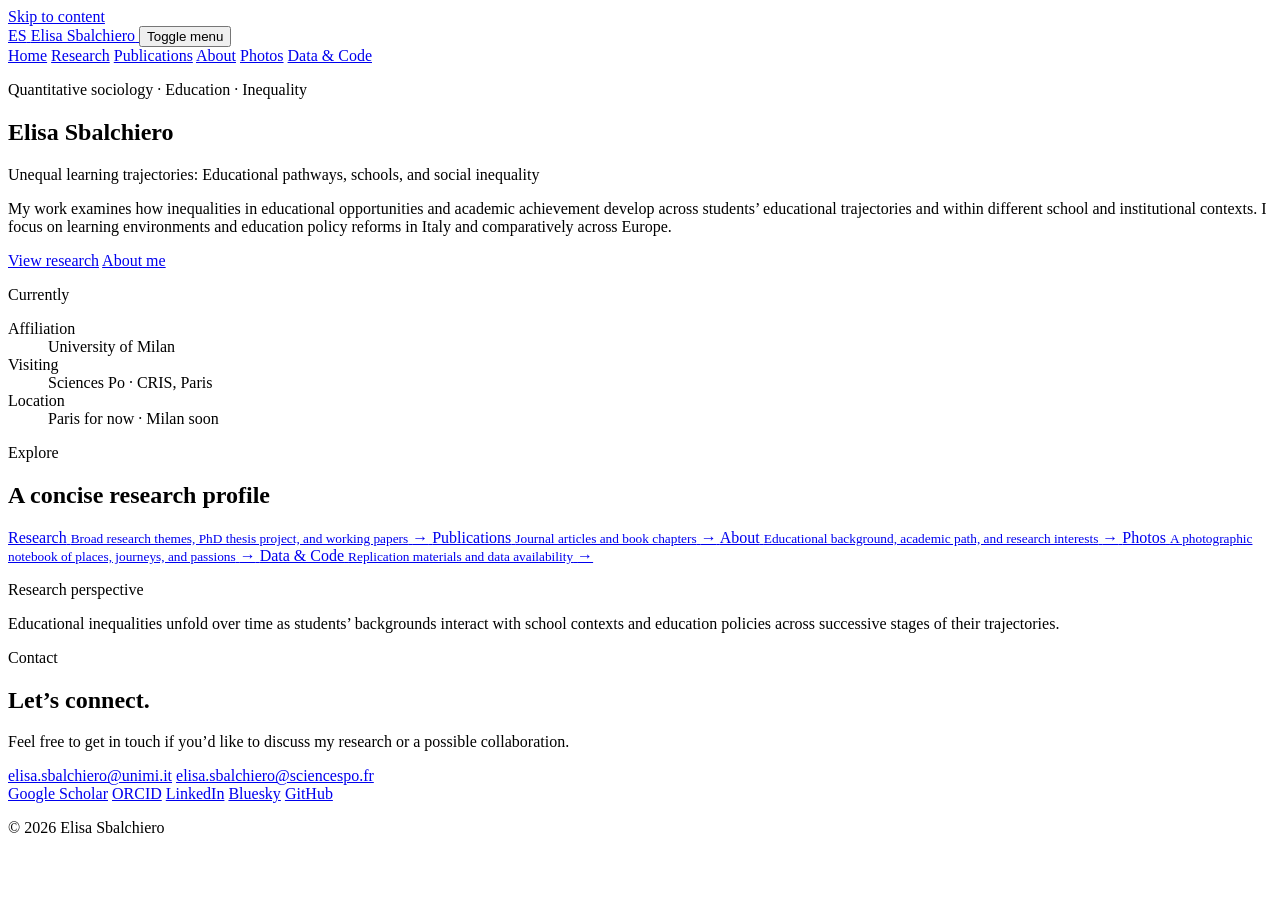
==== index.html @ 76f6eaca "Publish academic website" ====
<!doctype html>
<html lang="en">
<head>
  <meta charset="utf-8">
  <meta name="viewport" content="width=device-width, initial-scale=1">
  <meta name="description" content="Elisa Sbalchiero is a quantitative sociologist studying education, social inequality, and education policy.">
  <meta name="theme-color" content="#284f48">
  <title>Elisa Sbalchiero · Quantitative Sociologist</title>
  <link rel="icon" href="assets/favicon.svg" type="image/svg+xml">
  <link rel="stylesheet" href="assets/style.css?v=20261105-1">
  <script defer src="assets/site.js?v=20261105-1"></script>
</head>
<body>
  <a class="skip-link" href="#main">Skip to content</a>

  <header class="site-header">
    <div class="page-shell nav-shell">
      <a class="wordmark" href="index.html" aria-label="Elisa Sbalchiero, home">
        <span class="wordmark-mark" aria-hidden="true">ES</span>
        <span>Elisa Sbalchiero</span>
      </a>
      <button class="nav-toggle" type="button" aria-expanded="false" aria-controls="site-nav" data-nav-toggle>
        <span class="sr-only">Toggle menu</span>
        <span></span><span></span><span></span>
      </button>
      <nav class="site-nav" id="site-nav" aria-label="Primary navigation" data-nav>
        <a href="index.html" aria-current="page">Home</a>
        <a href="research.html">Research</a>
        <a href="publications.html">Publications</a>
        <a href="about.html">About</a>
        <a href="photos.html">Photos</a>
        <a href="data-code.html">Data &amp; Code</a>
      </nav>
    </div>
  </header>

  <main id="main">
    <section class="home-hero">
      <div class="page-shell home-grid">
        <div class="home-copy">
          <p class="eyebrow">Quantitative sociology · Education · Inequality</p>
          <h1>Elisa Sbalchiero</h1>
          <p class="home-title">Unequal learning trajectories: Educational pathways, schools, and social inequality</p>
          <p class="home-intro">My work examines how inequalities in educational opportunities and academic achievement develop across students’ educational trajectories and within different school and institutional contexts. I focus on learning environments and education policy reforms in Italy and comparatively across Europe.</p>
          <div class="button-row">
            <a class="button button-primary" href="research.html">View research</a>
            <a class="button button-secondary" href="about.html">About me</a>
          </div>
        </div>

        <aside class="current-panel" aria-labelledby="current-title">
          <p class="panel-label" id="current-title">Currently</p>
          <dl class="compact-facts">
            <div>
              <dt>Affiliation</dt>
              <dd>University of Milan</dd>
            </div>
            <div>
              <dt>Visiting</dt>
              <dd>Sciences Po · CRIS, Paris</dd>
            </div>
            <div>
              <dt>Location</dt>
              <dd>Paris for now · Milan soon</dd>
            </div>
          </dl>
        </aside>
      </div>
    </section>

    <section class="home-directory" aria-labelledby="directory-title">
      <div class="page-shell">
        <div class="section-intro">
          <p class="eyebrow">Explore</p>
          <h2 id="directory-title">A concise research profile</h2>
        </div>
        <div class="directory-list">
          <a href="research.html">
            <span>Research</span>
            <small>Broad research themes, PhD thesis project, and working papers</small>
            <span aria-hidden="true">→</span>
          </a>
          <a href="publications.html">
            <span>Publications</span>
            <small>Journal articles and book chapters</small>
            <span aria-hidden="true">→</span>
          </a>
          <a href="about.html">
            <span>About</span>
            <small>Educational background, academic path, and research interests</small>
            <span aria-hidden="true">→</span>
          </a>
          <a href="photos.html">
            <span>Photos</span>
            <small>A photographic notebook of places, journeys, and passions</small>
            <span aria-hidden="true">→</span>
          </a>
          <a href="data-code.html">
            <span>Data &amp; Code</span>
            <small>Replication materials and data availability</small>
            <span aria-hidden="true">→</span>
          </a>
        </div>
      </div>
    </section>

    <section class="closing-note">
      <div class="page-shell closing-note-grid">
        <p class="eyebrow">Research perspective</p>
        <p>Educational inequalities unfold over time as students’ backgrounds interact with school contexts and education policies across successive stages of their trajectories.</p>
      </div>
    </section>
  </main>

  <footer class="site-footer">
    <div class="page-shell footer-main">
      <div>
        <p class="footer-label">Contact</p>
        <h2>Let’s connect.</h2>
        <p>Feel free to get in touch if you’d like to discuss my research or a possible collaboration.</p>
      </div>
      <div class="footer-contacts">
        <a href="mailto:elisa.sbalchiero@unimi.it">elisa.sbalchiero@unimi.it</a>
        <a href="mailto:elisa.sbalchiero@sciencespo.fr">elisa.sbalchiero@sciencespo.fr</a>
      </div>
    </div>
    <div class="page-shell footer-bottom">
      <div class="profile-links" aria-label="Academic and social profiles">
        <a href="https://scholar.google.com/citations?hl=it&amp;user=_3yX9PUAAAAJ">Google Scholar</a>
        <a href="https://orcid.org/0009-0001-4940-1636">ORCID</a>
        <a href="https://www.linkedin.com/in/elisa-sbalchiero/">LinkedIn</a>
        <a href="https://bsky.app/profile/elisasbalchiero.bsky.social">Bluesky</a>
        <a href="https://github.com/elisasbalchiero-research">GitHub</a>
      </div>
      <p>© <span data-year>2026</span> Elisa Sbalchiero</p>
    </div>
  </footer>
</body>
</html>
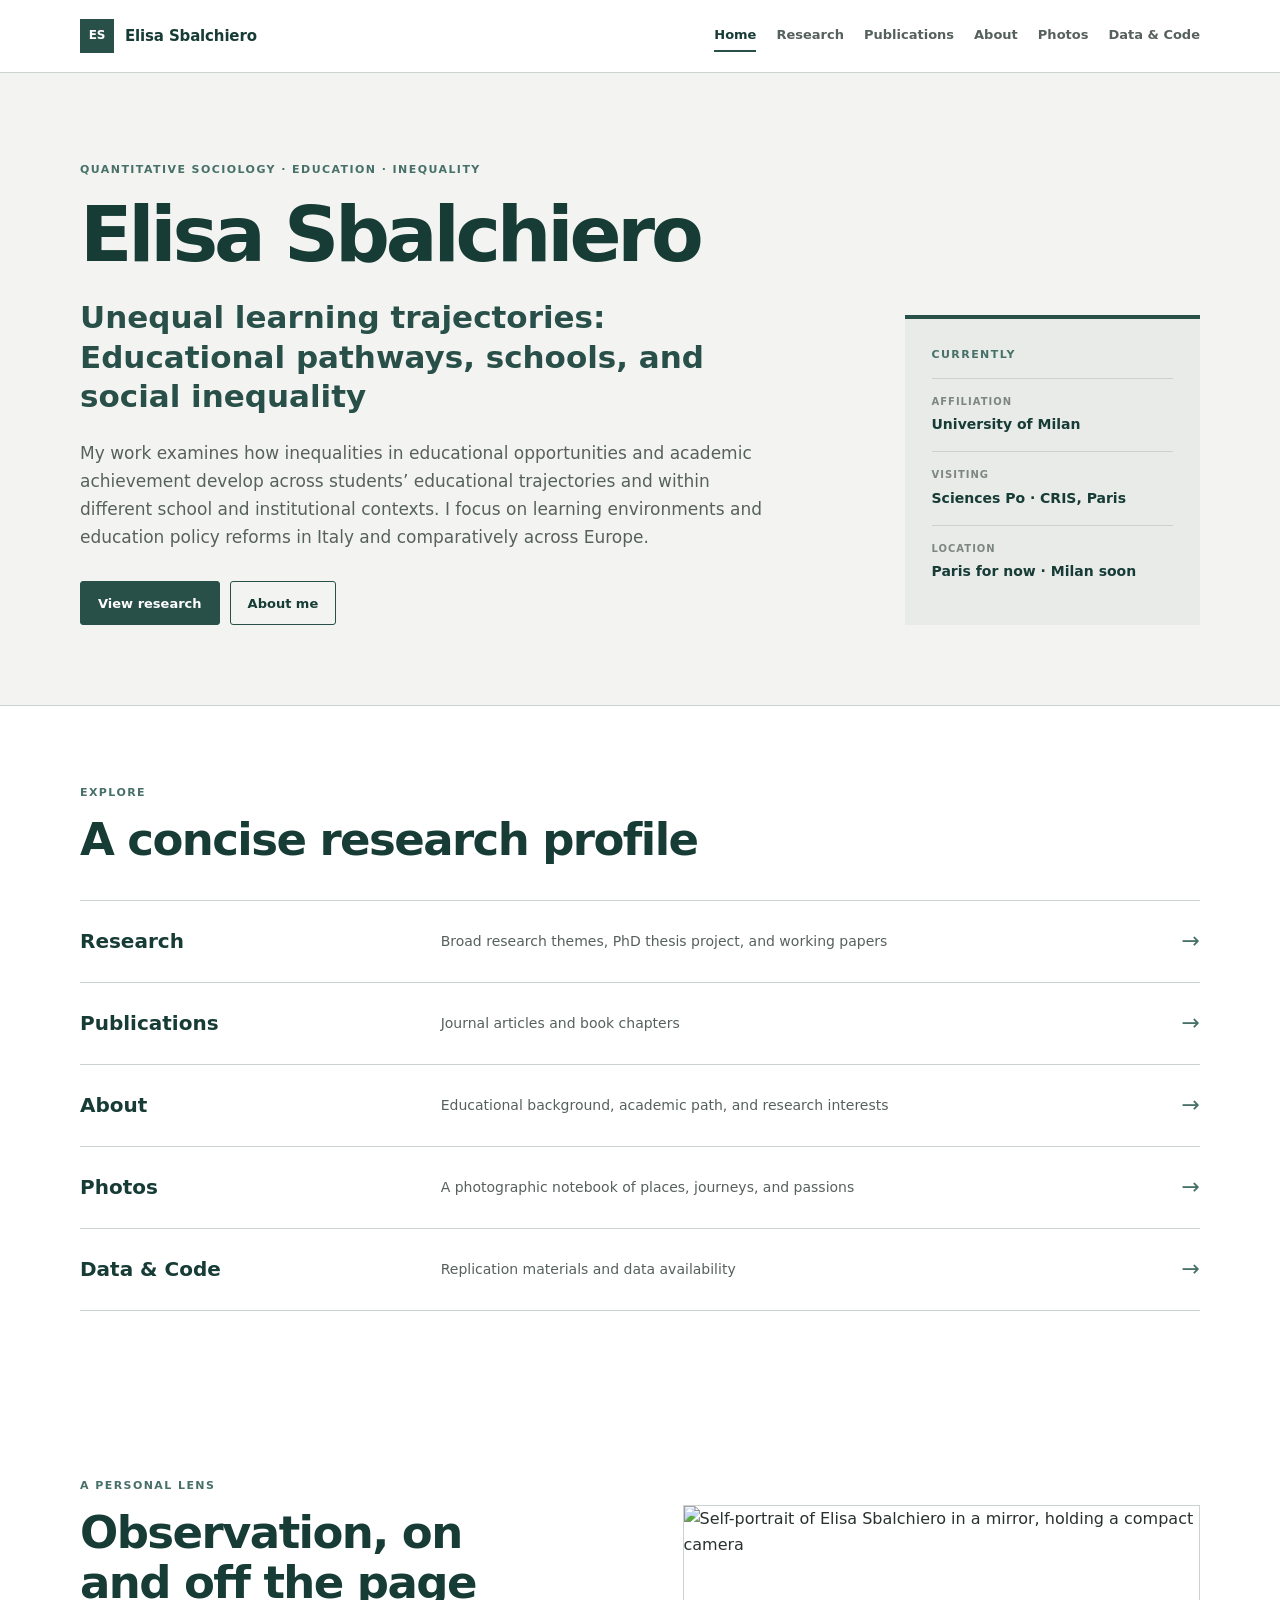
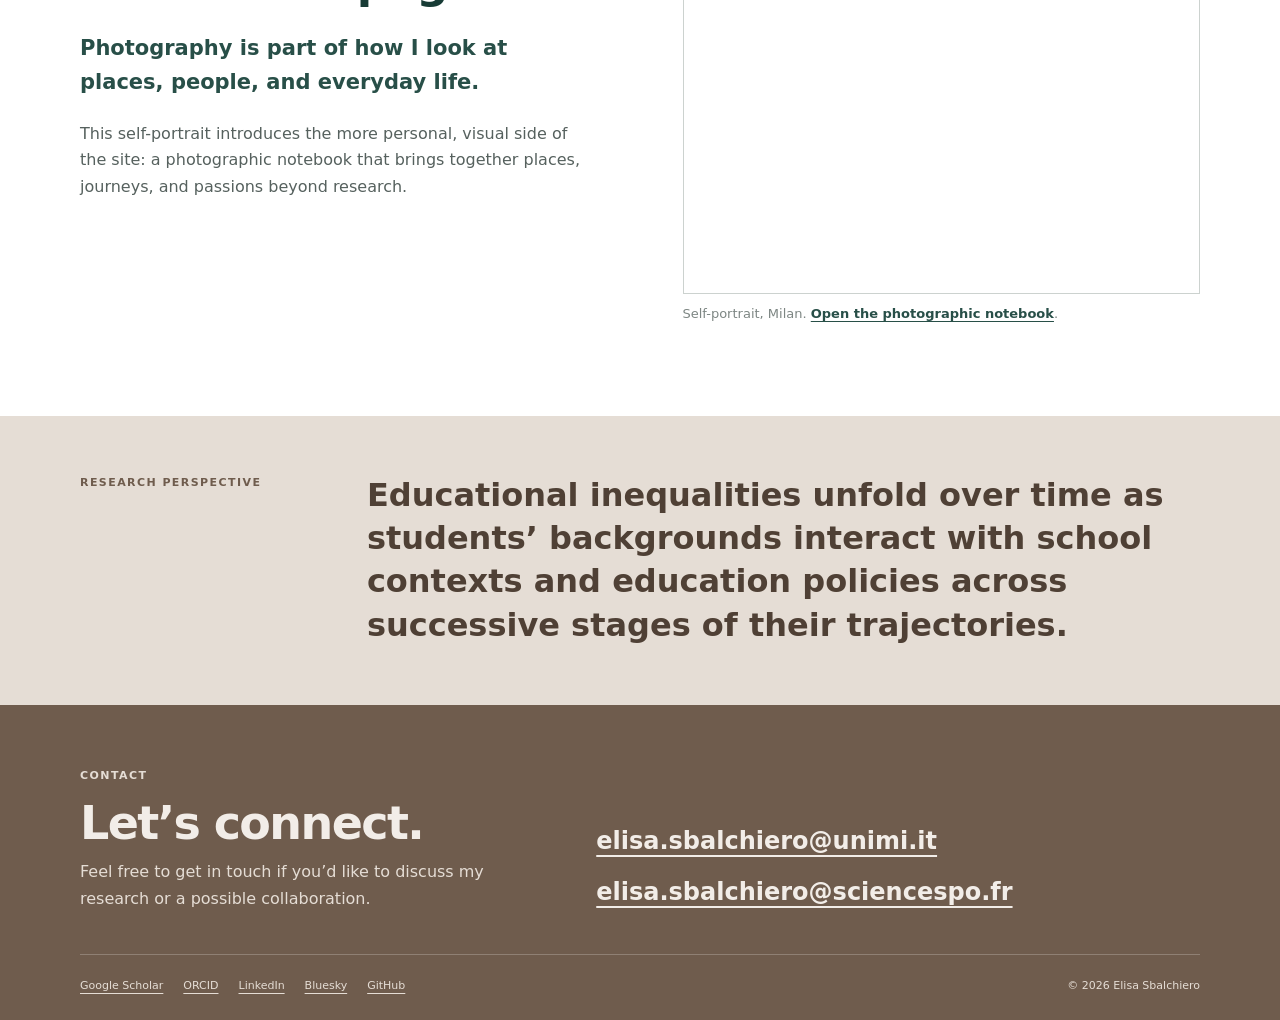
==== commit aa8aa843: "Add new photos and update captions" ====
--- a/index.html
+++ b/index.html
@@ -7,7 +7,7 @@
   <meta name="theme-color" content="#284f48">
   <title>Elisa Sbalchiero · Quantitative Sociologist</title>
   <link rel="icon" href="assets/favicon.svg" type="image/svg+xml">
-  <link rel="stylesheet" href="assets/style.css?v=20261105-1">
+  <link rel="stylesheet" href="assets/style.css?v=20261109-1">
   <script defer src="assets/site.js?v=20261105-1"></script>
 </head>
 <body>
@@ -104,6 +104,21 @@
       </div>
     </section>
 
+    <section class="content-section" aria-labelledby="personal-lens-title">
+      <div class="page-shell about-profile-grid home-portrait-grid">
+        <div class="section-intro">
+          <p class="eyebrow">A personal lens</p>
+          <h2 id="personal-lens-title">Observation, on and off the page</h2>
+          <p class="large-copy">Photography is part of how I look at places, people, and everyday life.</p>
+          <p>This self-portrait introduces the more personal, visual side of the site: a photographic notebook that brings together places, journeys, and passions beyond research.</p>
+        </div>
+        <figure class="about-photo-feature home-portrait">
+          <img src="assets/photos/32-self-portrait-milan.jpg" width="1600" height="1200" alt="Self-portrait of Elisa Sbalchiero in a mirror, holding a compact camera" loading="lazy" decoding="async">
+          <figcaption>Self-portrait, Milan. <a href="photos.html">Open the photographic notebook</a>.</figcaption>
+        </figure>
+      </div>
+    </section>
+
     <section class="closing-note">
       <div class="page-shell closing-note-grid">
         <p class="eyebrow">Research perspective</p>
--- a/assets/style.css
+++ b/assets/style.css
@@ -0,0 +1,1004 @@
+:root {
+  --green-950: #173b35;
+  --green-800: #284f48;
+  --green-650: #477068;
+  --green-150: #dfe8e5;
+  --gray-950: #29312f;
+  --gray-700: #56615e;
+  --gray-500: #7d8683;
+  --gray-250: #d5dad7;
+  --gray-150: #e8ebe8;
+  --gray-75: #f3f4f2;
+  --white: #ffffff;
+  --brown-900: #4f4035;
+  --brown-750: #6f5c4d;
+  --brown-500: #9b8574;
+  --brown-150: #e5ddd5;
+  --line: #ccd2cf;
+  --page: min(1120px, calc(100vw - 48px));
+  --sans: Inter, ui-sans-serif, system-ui, -apple-system, BlinkMacSystemFont, "Segoe UI", sans-serif;
+}
+
+* { box-sizing: border-box; }
+
+html { background: var(--gray-75); }
+
+body {
+  margin: 0;
+  color: var(--gray-950);
+  background: var(--gray-75);
+  font-family: var(--sans);
+  font-size: 16px;
+  line-height: 1.65;
+  text-rendering: optimizeLegibility;
+}
+
+a { color: inherit; }
+img { max-width: 100%; display: block; }
+button, a { -webkit-tap-highlight-color: transparent; }
+h1, h2, h3, p { margin-top: 0; }
+h1, h2, h3 { line-height: 1.12; text-wrap: balance; }
+p { text-wrap: pretty; }
+
+.page-shell { width: var(--page); margin-inline: auto; }
+.narrow { max-width: 900px; margin-inline: auto; }
+
+.sr-only {
+  position: absolute;
+  width: 1px;
+  height: 1px;
+  padding: 0;
+  margin: -1px;
+  overflow: hidden;
+  clip: rect(0, 0, 0, 0);
+  white-space: nowrap;
+  border: 0;
+}
+
+.skip-link {
+  position: fixed;
+  top: -80px;
+  left: 16px;
+  z-index: 1000;
+  padding: 10px 14px;
+  color: var(--white);
+  background: var(--green-950);
+  text-decoration: none;
+}
+
+.skip-link:focus { top: 16px; }
+
+.site-header {
+  position: sticky;
+  top: 0;
+  z-index: 100;
+  border-bottom: 1px solid var(--line);
+  background: rgba(255, 255, 255, .97);
+}
+
+.nav-shell {
+  min-height: 72px;
+  display: flex;
+  align-items: center;
+  justify-content: space-between;
+  gap: 28px;
+}
+
+.wordmark {
+  display: inline-flex;
+  align-items: center;
+  gap: 11px;
+  color: var(--green-950);
+  font-size: 15px;
+  font-weight: 720;
+  letter-spacing: -.01em;
+  text-decoration: none;
+}
+
+.wordmark-mark {
+  width: 34px;
+  height: 34px;
+  display: grid;
+  place-items: center;
+  color: var(--white);
+  background: var(--green-800);
+  font-size: 12px;
+  font-weight: 800;
+}
+
+.site-nav {
+  display: flex;
+  align-items: center;
+  gap: 20px;
+}
+
+.site-nav a {
+  padding: 4px 0;
+  border-bottom: 2px solid transparent;
+  color: var(--gray-700);
+  font-size: 13px;
+  font-weight: 650;
+  text-decoration: none;
+}
+
+.site-nav a:hover,
+.site-nav a:focus-visible,
+.site-nav a[aria-current="page"] {
+  border-color: var(--green-800);
+  color: var(--green-950);
+}
+
+.nav-toggle { display: none; }
+
+.eyebrow,
+.panel-label,
+.footer-label {
+  margin-bottom: 13px;
+  color: var(--green-650);
+  font-size: 11px;
+  font-weight: 800;
+  letter-spacing: .13em;
+  text-transform: uppercase;
+}
+
+.button-row {
+  display: flex;
+  flex-wrap: wrap;
+  gap: 10px;
+}
+
+.button {
+  min-height: 44px;
+  padding: 9px 17px;
+  display: inline-flex;
+  align-items: center;
+  justify-content: center;
+  border: 1px solid var(--green-800);
+  border-radius: 3px;
+  font-size: 13px;
+  font-weight: 720;
+  text-decoration: none;
+}
+
+.button-primary {
+  color: var(--white);
+  background: var(--green-800);
+}
+
+.button-primary:hover,
+.button-primary:focus-visible { background: var(--green-950); }
+
+.button-secondary {
+  color: var(--green-950);
+  background: transparent;
+}
+
+.button-secondary:hover,
+.button-secondary:focus-visible { background: var(--green-150); }
+
+.text-link {
+  display: inline-flex;
+  align-items: center;
+  gap: 7px;
+  color: var(--green-800);
+  font-size: 13px;
+  font-weight: 750;
+  text-underline-offset: 5px;
+}
+
+.home-hero {
+  padding: 88px 0 80px;
+  border-bottom: 1px solid var(--line);
+}
+
+.home-grid {
+  display: grid;
+  grid-template-columns: minmax(0, 1.65fr) minmax(290px, .7fr);
+  gap: clamp(60px, 10vw, 130px);
+  align-items: end;
+}
+
+.home-copy { max-width: 760px; }
+
+.home-copy h1 {
+  margin-bottom: 20px;
+  color: var(--green-950);
+  font-size: clamp(48px, 6vw, 78px);
+  font-weight: 610;
+  letter-spacing: -.055em;
+}
+
+.home-title {
+  max-width: 720px;
+  margin-bottom: 22px;
+  color: var(--green-800);
+  font-size: clamp(23px, 2.6vw, 31px);
+  font-weight: 620;
+  line-height: 1.28;
+}
+
+.home-intro {
+  max-width: 720px;
+  margin-bottom: 30px;
+  color: var(--gray-700);
+  font-size: 17px;
+}
+
+.current-panel {
+  padding: 27px;
+  border-top: 4px solid var(--green-800);
+  background: var(--gray-150);
+}
+
+.compact-facts,
+.plain-facts,
+.profile-facts { margin: 0; }
+
+.compact-facts > div {
+  padding: 15px 0;
+  border-top: 1px solid var(--line);
+}
+
+.compact-facts dt,
+.plain-facts dt,
+.profile-facts dt {
+  color: var(--gray-500);
+  font-size: 10px;
+  font-weight: 800;
+  letter-spacing: .1em;
+  text-transform: uppercase;
+}
+
+.compact-facts dd {
+  margin: 3px 0 0;
+  color: var(--green-950);
+  font-size: 14px;
+  font-weight: 670;
+}
+
+.home-directory {
+  padding: 78px 0 88px;
+  background: var(--white);
+}
+
+.section-intro { margin-bottom: 34px; }
+
+.section-intro h2,
+.about-profile h2,
+.thesis-section h2,
+.repository-panel h2,
+.personal-story h2 {
+  margin-bottom: 0;
+  color: var(--green-950);
+  font-size: clamp(30px, 4vw, 45px);
+  font-weight: 610;
+  letter-spacing: -.035em;
+}
+
+.directory-list { border-top: 1px solid var(--line); }
+
+.directory-list a {
+  min-height: 82px;
+  padding: 18px 0;
+  display: grid;
+  grid-template-columns: minmax(140px, .7fr) 1.5fr auto;
+  gap: 28px;
+  align-items: center;
+  border-bottom: 1px solid var(--line);
+  text-decoration: none;
+}
+
+.directory-list a > span:first-child {
+  color: var(--green-950);
+  font-size: 20px;
+  font-weight: 700;
+}
+
+.directory-list small {
+  color: var(--gray-700);
+  font-size: 14px;
+}
+
+.directory-list a > span:last-child {
+  color: var(--green-650);
+  font-size: 22px;
+}
+
+.directory-list a:hover,
+.directory-list a:focus-visible { background: var(--gray-75); }
+
+.closing-note {
+  padding: 58px 0;
+  color: var(--brown-900);
+  background: var(--brown-150);
+}
+
+.closing-note-grid {
+  display: grid;
+  grid-template-columns: .45fr 1.55fr;
+  gap: 45px;
+  align-items: start;
+}
+
+.closing-note .eyebrow { color: var(--brown-750); }
+
+.closing-note-grid > p:last-child {
+  max-width: 820px;
+  margin: 0;
+  font-size: clamp(22px, 2.8vw, 32px);
+  font-weight: 590;
+  line-height: 1.35;
+}
+
+.page-header {
+  padding: 78px 0 68px;
+  border-bottom: 1px solid var(--line);
+  background: var(--gray-150);
+}
+
+.page-header h1 {
+  max-width: 850px;
+  margin-bottom: 22px;
+  color: var(--green-950);
+  font-size: clamp(42px, 5.8vw, 68px);
+  font-weight: 610;
+  letter-spacing: -.05em;
+}
+
+.page-lead {
+  max-width: 800px;
+  margin-bottom: 0;
+  color: var(--gray-700);
+  font-size: 18px;
+}
+
+.content-section {
+  padding: 78px 0 92px;
+  background: var(--white);
+}
+
+.split-heading {
+  display: grid;
+  grid-template-columns: .45fr 1.55fr;
+  gap: 45px;
+  align-items: end;
+}
+
+.topic-list { border-top: 1px solid var(--line); }
+
+.topic-list article {
+  padding: 28px 0;
+  display: grid;
+  grid-template-columns: 100px 1fr;
+  gap: 30px;
+  border-bottom: 1px solid var(--line);
+}
+
+.topic-list article > span {
+  color: var(--green-650);
+  font-size: 13px;
+  font-weight: 800;
+}
+
+.topic-list h3 {
+  margin-bottom: 8px;
+  color: var(--green-950);
+  font-size: 23px;
+  font-weight: 670;
+}
+
+.topic-list p {
+  max-width: 780px;
+  margin: 0;
+  color: var(--gray-700);
+}
+
+.thesis-section {
+  padding: 80px 0 88px;
+  color: var(--brown-900);
+  background: var(--brown-150);
+}
+
+.thesis-section .eyebrow { color: var(--brown-750); }
+
+.thesis-section-intro { margin-bottom: 46px; }
+
+.thesis-grid {
+  display: grid;
+  grid-template-columns: 1.15fr .85fr;
+  gap: 80px;
+  align-items: start;
+}
+
+.thesis-project-title {
+  margin: 0;
+  color: var(--brown-900);
+  font-size: clamp(27px, 3.2vw, 38px);
+  font-weight: 650;
+  letter-spacing: -.025em;
+}
+
+.thesis-subtitle {
+  max-width: 620px;
+  margin: 18px 0 0;
+  color: var(--brown-750);
+  font-size: 18px;
+  font-weight: 650;
+}
+
+.plain-facts > div {
+  padding: 0 0 18px;
+  margin-bottom: 18px;
+  border-bottom: 1px solid rgba(79, 64, 53, .22);
+}
+
+.plain-facts dt { color: var(--brown-750); }
+
+.plain-facts dd {
+  margin: 5px 0 0;
+  font-size: 18px;
+  font-weight: 680;
+}
+
+.plain-facts dd span,
+.profile-facts dd span {
+  display: block;
+  margin-top: 3px;
+  color: var(--gray-700);
+  font-size: 13px;
+  font-weight: 550;
+}
+
+.working-papers {
+  margin-top: 58px;
+  border-top: 1px solid rgba(79, 64, 53, .28);
+}
+
+.working-papers-heading,
+.working-papers article {
+  padding: 25px 0;
+  display: grid;
+  grid-template-columns: .6fr 1.4fr;
+  gap: 45px;
+  border-bottom: 1px solid rgba(79, 64, 53, .28);
+}
+
+.working-papers-heading > p:last-child {
+  margin: 0;
+  color: var(--brown-750);
+}
+
+.working-papers article { grid-template-columns: .6fr 1.4fr; }
+
+.working-papers .paper-meta {
+  grid-row: 1 / span 2;
+  color: var(--brown-750);
+  font-size: 11px;
+  font-weight: 800;
+  letter-spacing: .08em;
+  text-transform: uppercase;
+}
+
+.working-papers h3 {
+  margin: 0;
+  color: var(--brown-900);
+  font-size: 23px;
+  font-weight: 680;
+}
+
+.working-papers article > p:last-child {
+  margin: 0;
+  color: var(--brown-750);
+}
+
+.publications-list { padding-top: 28px; }
+
+.publication-row {
+  padding: 48px 0;
+  display: grid;
+  grid-template-columns: 150px 1fr;
+  gap: 48px;
+  border-bottom: 1px solid var(--line);
+}
+
+.publication-row:first-child { border-top: 1px solid var(--line); }
+
+.publication-side {
+  display: flex;
+  flex-direction: column;
+  align-items: flex-start;
+  gap: 5px;
+  color: var(--gray-500);
+  font-size: 10px;
+  font-weight: 800;
+  letter-spacing: .09em;
+  text-transform: uppercase;
+}
+
+.publication-side > span {
+  margin-bottom: 8px;
+  color: var(--green-800);
+  font-size: 24px;
+  font-weight: 650;
+  letter-spacing: -.02em;
+}
+
+.publication-venue {
+  margin-bottom: 9px;
+  color: var(--green-650);
+  font-size: 11px;
+  font-weight: 800;
+  letter-spacing: .07em;
+  text-transform: uppercase;
+}
+
+.publication-content h2 {
+  max-width: 860px;
+  margin-bottom: 12px;
+  color: var(--green-950);
+  font-size: clamp(24px, 3vw, 34px);
+  font-weight: 620;
+  letter-spacing: -.025em;
+}
+
+.publication-content > p:not(.publication-venue):not(.authors):not(.status-note) {
+  max-width: 790px;
+  color: var(--gray-700);
+}
+
+.authors {
+  color: var(--gray-700);
+  font-size: 14px;
+}
+
+.authors strong { color: var(--gray-950); }
+
+.status-note {
+  color: var(--gray-500);
+  font-size: 14px;
+  font-style: italic;
+}
+
+.about-profile-grid {
+  display: grid;
+  grid-template-columns: 1fr 1fr;
+  gap: 85px;
+  align-items: start;
+}
+
+.large-copy {
+  margin-top: 22px;
+  color: var(--green-800);
+  font-size: 21px;
+  font-weight: 620;
+}
+
+.about-profile-grid > div > p:not(.eyebrow):not(.large-copy):not(.status-note) {
+  color: var(--gray-700);
+}
+
+.profile-facts {
+  padding: 0 0 0 30px;
+  border-left: 1px solid var(--line);
+}
+
+.profile-facts > div {
+  padding: 0 0 19px;
+  margin-bottom: 19px;
+  border-bottom: 1px solid var(--line);
+}
+
+.profile-facts dd {
+  margin: 4px 0 0;
+  color: var(--green-950);
+  font-size: 16px;
+  font-weight: 680;
+}
+
+.profile-facts dd.profile-value-list span {
+  margin-top: 3px;
+  color: var(--green-950);
+  font-size: 15px;
+  font-weight: 650;
+  line-height: 1.45;
+}
+
+.profile-facts dd.profile-value-list span:first-child { margin-top: 0; }
+
+.about-photo-feature {
+  margin: 28px 0 0;
+}
+
+.about-photo-feature img {
+  width: 100%;
+  height: auto;
+  border: 1px solid var(--line);
+}
+
+.about-photo-feature figcaption {
+  margin-top: 9px;
+  color: var(--gray-500);
+  font-size: 13px;
+}
+
+.about-photo-feature a,
+.photo-credit {
+  color: var(--green-800);
+  font-weight: 700;
+  text-underline-offset: 3px;
+}
+
+.photo-page-header { padding-bottom: 58px; }
+.photo-credit { margin: 22px 0 0; font-size: 14px; }
+
+.photo-section {
+  padding: 72px 0 82px;
+  background: var(--white);
+}
+
+.photo-section-tinted { background: var(--green-150); }
+
+.photo-section-heading {
+  max-width: 760px;
+  margin-bottom: 34px;
+}
+
+.photo-section-heading h2 {
+  margin-bottom: 13px;
+  color: var(--green-950);
+  font-size: clamp(29px, 4vw, 43px);
+  font-weight: 610;
+}
+
+.photo-section-heading > p:last-child {
+  margin-bottom: 0;
+  color: var(--gray-700);
+}
+
+.photo-grid {
+  display: grid;
+  grid-template-columns: repeat(3, minmax(0, 1fr));
+  gap: 28px 22px;
+  align-items: start;
+}
+
+.photo-card { margin: 0; }
+
+.photo-card img {
+  width: 100%;
+  height: auto;
+  border: 1px solid rgba(23, 59, 53, .18);
+  background: var(--gray-150);
+}
+
+.photo-card figcaption {
+  margin-top: 8px;
+  color: var(--gray-700);
+  font-size: 13px;
+  line-height: 1.45;
+}
+
+.photo-card-wide { grid-column: span 2; }
+
+.personal-story {
+  padding: 78px 0 88px;
+  color: var(--brown-900);
+  background: var(--brown-150);
+}
+
+.personal-story .eyebrow { color: var(--brown-750); }
+
+.story-heading {
+  margin-bottom: 38px;
+  display: grid;
+  grid-template-columns: 1.1fr .9fr;
+  gap: 70px;
+  align-items: end;
+}
+
+.draft-note {
+  margin: 0;
+  padding-left: 18px;
+  border-left: 3px solid var(--brown-500);
+  color: var(--brown-750);
+  font-size: 14px;
+}
+
+.story-list { border-top: 1px solid rgba(79, 64, 53, .25); }
+
+.story-list article {
+  padding: 25px 0;
+  display: grid;
+  grid-template-columns: 80px 1fr;
+  gap: 28px;
+  border-bottom: 1px solid rgba(79, 64, 53, .25);
+}
+
+.story-list article > span {
+  color: var(--brown-500);
+  font-size: 12px;
+  font-weight: 800;
+}
+
+.story-list h3 {
+  margin-bottom: 5px;
+  color: var(--brown-900);
+  font-size: 21px;
+  font-weight: 680;
+}
+
+.placeholder-copy {
+  margin: 0;
+  color: var(--brown-750);
+  font-size: 14px;
+  font-style: italic;
+}
+
+.data-layout {
+  display: grid;
+  grid-template-columns: 1.15fr .85fr;
+  gap: 34px;
+  align-items: start;
+}
+
+.repository-panel {
+  padding: 38px;
+  border: 1px solid var(--line);
+  background: var(--gray-75);
+}
+
+.repository-topline {
+  margin-bottom: 34px;
+  display: flex;
+  align-items: center;
+  justify-content: space-between;
+  gap: 20px;
+}
+
+.code-mark {
+  width: 46px;
+  height: 46px;
+  display: grid;
+  place-items: center;
+  color: var(--white);
+  background: var(--green-800);
+  font-size: 13px;
+  font-weight: 800;
+}
+
+.status-badge {
+  padding: 5px 8px;
+  color: var(--brown-900);
+  background: var(--brown-150);
+  font-size: 9px;
+  font-weight: 800;
+  letter-spacing: .07em;
+  text-transform: uppercase;
+}
+
+.repository-panel h2 { margin-bottom: 15px; }
+
+.repository-panel > p:not(.eyebrow) {
+  color: var(--gray-700);
+}
+
+.plain-list {
+  margin: 24px 0 27px;
+  padding: 18px 0;
+  display: flex;
+  flex-wrap: wrap;
+  gap: 8px 26px;
+  border-top: 1px solid var(--line);
+  border-bottom: 1px solid var(--line);
+  color: var(--gray-700);
+  font-size: 13px;
+  font-weight: 650;
+  list-style-position: inside;
+}
+
+.availability-note {
+  padding: 32px;
+  color: var(--brown-900);
+  background: var(--brown-150);
+}
+
+.availability-note .eyebrow { color: var(--brown-750); }
+
+.site-footer {
+  padding: 62px 0 25px;
+  color: #f2ede8;
+  background: var(--brown-750);
+}
+
+.footer-main {
+  padding-bottom: 42px;
+  display: grid;
+  grid-template-columns: .85fr 1.15fr;
+  gap: 70px;
+  align-items: end;
+}
+
+.footer-label { color: var(--brown-150); }
+
+.footer-main h2 {
+  margin-bottom: 10px;
+  font-size: clamp(31px, 4vw, 46px);
+  font-weight: 610;
+  letter-spacing: -.035em;
+}
+
+.footer-main p:last-child {
+  margin: 0;
+  color: var(--brown-150);
+}
+
+.footer-contacts {
+  display: grid;
+  justify-items: start;
+  gap: 11px;
+}
+
+.footer-contacts a {
+  font-size: clamp(17px, 2vw, 24px);
+  font-weight: 590;
+  text-underline-offset: 6px;
+}
+
+.footer-bottom {
+  padding-top: 22px;
+  display: flex;
+  justify-content: space-between;
+  gap: 30px;
+  border-top: 1px solid rgba(255, 255, 255, .22);
+  color: var(--brown-150);
+  font-size: 11px;
+}
+
+.footer-bottom p { margin: 0; }
+
+.profile-links {
+  display: flex;
+  flex-wrap: wrap;
+  gap: 10px 20px;
+}
+
+.profile-links a { text-underline-offset: 4px; }
+
+:focus-visible {
+  outline: 3px solid #b8a18e;
+  outline-offset: 3px;
+}
+
+@media (max-width: 860px) {
+  :root { --page: min(720px, calc(100vw - 36px)); }
+
+  .nav-toggle {
+    width: 40px;
+    height: 40px;
+    padding: 9px;
+    display: grid;
+    place-content: center;
+    gap: 4px;
+    border: 1px solid var(--line);
+    background: var(--gray-75);
+  }
+
+  .nav-toggle span:not(.sr-only) {
+    width: 19px;
+    height: 2px;
+    display: block;
+    background: var(--green-950);
+  }
+
+  .site-nav {
+    position: absolute;
+    top: 72px;
+    left: 18px;
+    right: 18px;
+    padding: 20px;
+    display: none;
+    align-items: stretch;
+    flex-direction: column;
+    gap: 13px;
+    border: 1px solid var(--line);
+    background: var(--white);
+  }
+
+  .site-nav.is-open { display: flex; }
+  .site-nav a { padding: 5px 0; }
+
+  .home-grid,
+  .thesis-grid,
+  .about-profile-grid,
+  .data-layout,
+  .footer-main { grid-template-columns: 1fr; }
+
+  .home-grid { gap: 48px; }
+  .current-panel { max-width: 520px; }
+  .thesis-grid,
+  .about-profile-grid,
+  .footer-main { gap: 50px; }
+  .profile-facts { padding: 28px 0 0; border-top: 1px solid var(--line); border-left: 0; }
+  .photo-grid { grid-template-columns: repeat(2, minmax(0, 1fr)); }
+}
+
+@media (max-width: 620px) {
+  :root { --page: calc(100vw - 28px); }
+  body { font-size: 15px; }
+  .nav-shell { min-height: 66px; }
+  .site-nav { top: 66px; left: 14px; right: 14px; }
+  .wordmark-mark { width: 31px; height: 31px; }
+
+  .home-hero { padding: 60px 0 58px; }
+  .home-copy h1 { font-size: 46px; }
+  .home-title { font-size: 23px; }
+  .home-intro { font-size: 16px; }
+  .button-row { align-items: stretch; flex-direction: column; }
+  .button { width: 100%; }
+  .home-directory,
+  .content-section,
+  .thesis-section,
+  .personal-story,
+  .photo-section { padding: 58px 0 64px; }
+
+  .directory-list a {
+    padding: 17px 0;
+    grid-template-columns: 1fr auto;
+    gap: 4px 18px;
+  }
+  .directory-list small { grid-column: 1; }
+  .directory-list a > span:last-child { grid-column: 2; grid-row: 1 / span 2; }
+
+  .closing-note-grid,
+  .split-heading,
+  .story-heading { grid-template-columns: 1fr; gap: 14px; }
+
+  .page-header { padding: 58px 0 52px; }
+  .page-header h1 { font-size: 42px; }
+  .page-lead { font-size: 16px; }
+
+  .topic-list article {
+    grid-template-columns: 40px 1fr;
+    gap: 14px;
+  }
+
+  .working-papers-heading,
+  .working-papers article {
+    grid-template-columns: 1fr;
+    gap: 8px;
+  }
+  .working-papers .paper-meta { grid-row: auto; }
+
+  .publication-row {
+    padding: 36px 0;
+    grid-template-columns: 1fr;
+    gap: 16px;
+  }
+  .publication-side { flex-flow: row wrap; align-items: center; gap: 6px 12px; }
+  .publication-side > span { width: 100%; margin-bottom: 2px; }
+  .publication-content h2 { font-size: 25px; }
+
+  .story-list article {
+    grid-template-columns: 36px 1fr;
+    gap: 12px;
+  }
+
+  .photo-grid { grid-template-columns: 1fr; gap: 26px; }
+  .photo-card-wide { grid-column: auto; }
+
+  .repository-panel,
+  .availability-note { padding: 25px; }
+  .repository-topline { align-items: flex-start; flex-direction: column; }
+
+  .site-footer { padding-top: 50px; }
+  .footer-main { gap: 32px; }
+  .footer-contacts a { font-size: 17px; overflow-wrap: anywhere; }
+  .footer-bottom { align-items: flex-start; flex-direction: column; gap: 16px; }
+}
+
+@media (prefers-reduced-motion: reduce) {
+  *, *::before, *::after {
+    scroll-behavior: auto !important;
+    transition-duration: .01ms !important;
+  }
+}
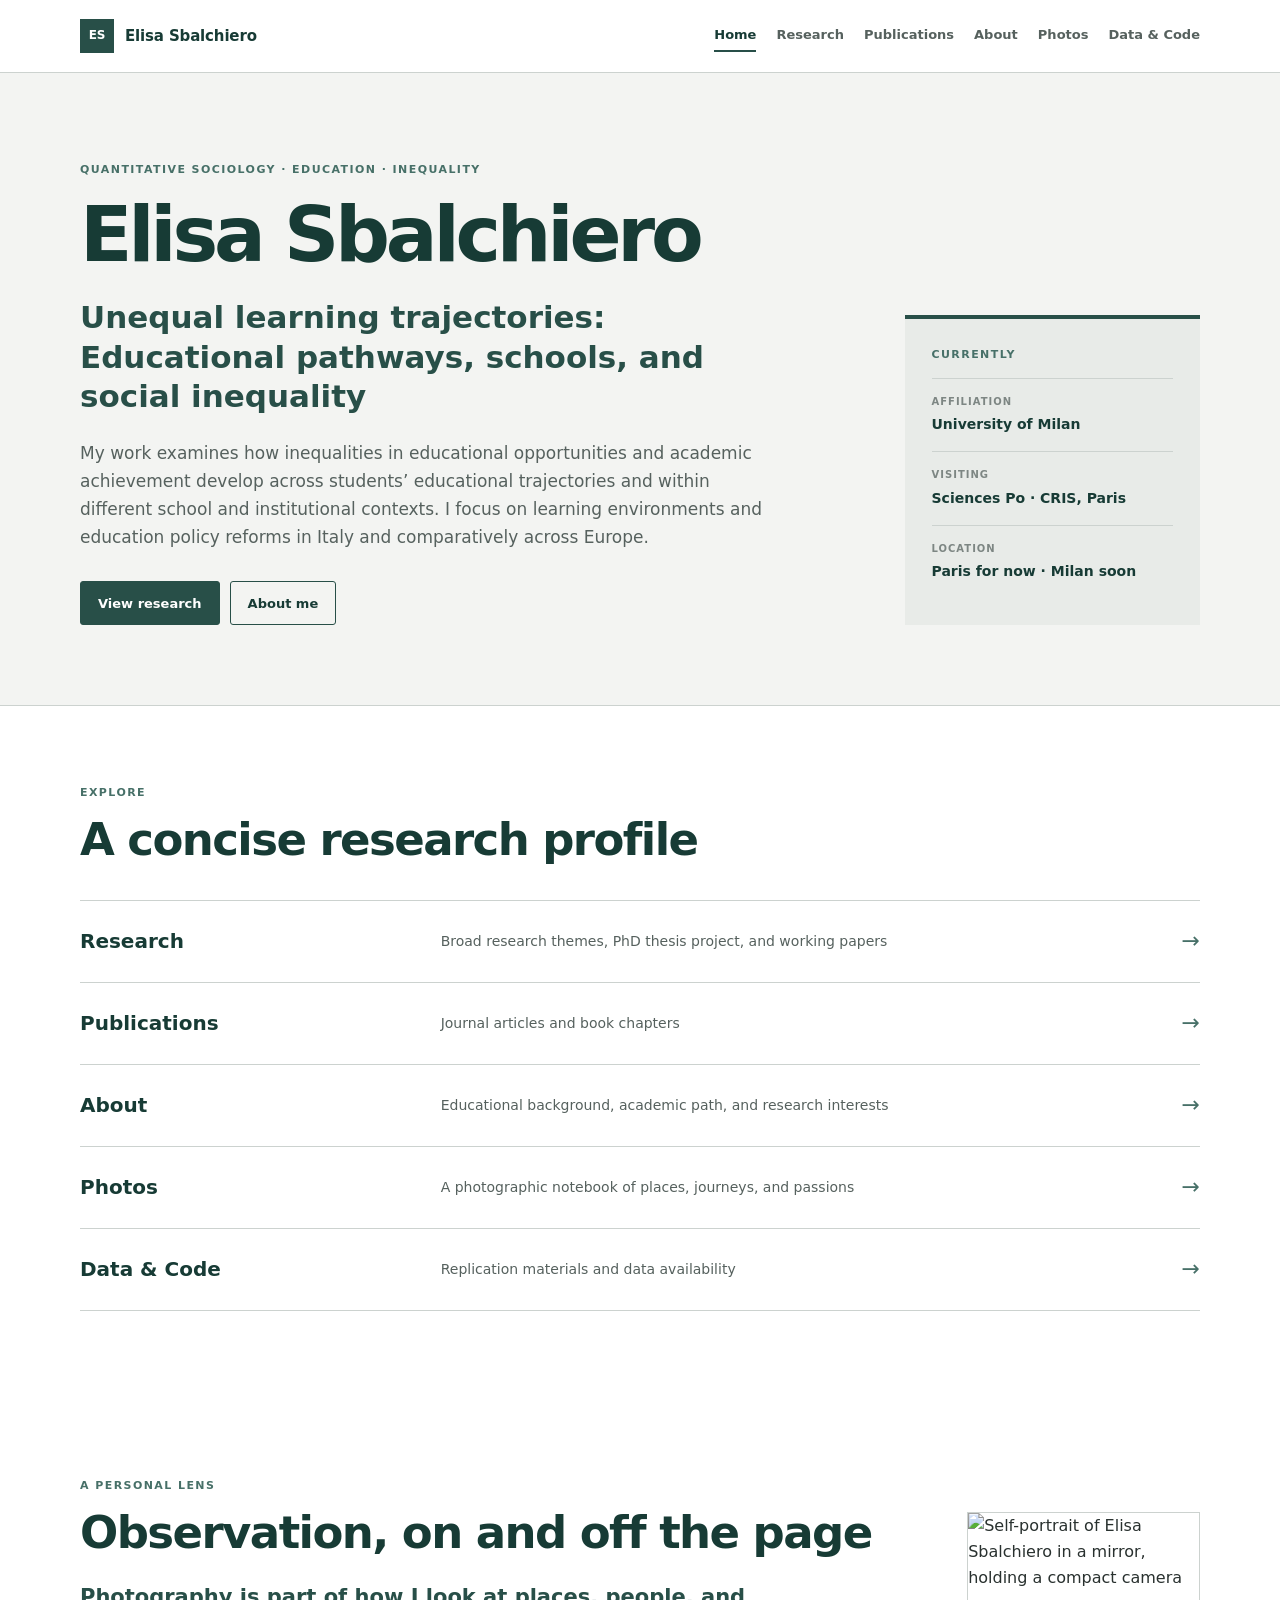
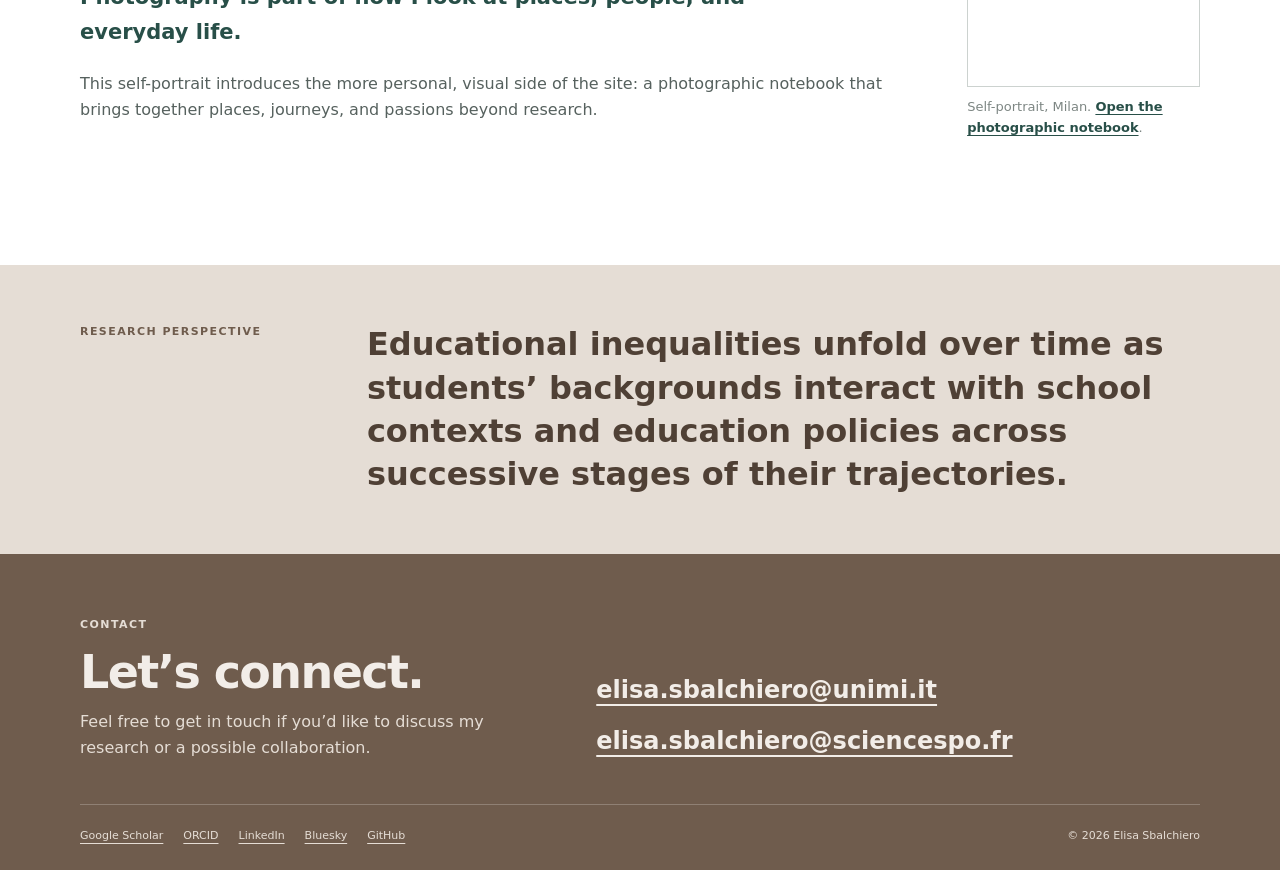
==== commit 1d8d7e43: "Connect published photos to site" ====
--- a/index.html
+++ b/index.html
@@ -113,7 +113,7 @@
           <p>This self-portrait introduces the more personal, visual side of the site: a photographic notebook that brings together places, journeys, and passions beyond research.</p>
         </div>
         <figure class="about-photo-feature home-portrait">
-          <img src="assets/photos/32-self-portrait-milan.jpg" width="1600" height="1200" alt="Self-portrait of Elisa Sbalchiero in a mirror, holding a compact camera" loading="lazy" decoding="async">
+          <img src="https://github.com/user-attachments/assets/3b5b4b3b-d065-4c3e-8d0b-e88d0a3f0ba4" width="1600" height="1200" alt="Self-portrait of Elisa Sbalchiero in a mirror, holding a compact camera" loading="lazy" decoding="async">
           <figcaption>Self-portrait, Milan. <a href="photos.html">Open the photographic notebook</a>.</figcaption>
         </figure>
       </div>
--- a/assets/style.css
+++ b/assets/style.css
@@ -628,6 +628,17 @@
   text-underline-offset: 3px;
 }
 
+.home-portrait-grid {
+  grid-template-columns: minmax(0, 1.55fr) minmax(220px, .45fr);
+  align-items: center;
+}
+
+.home-portrait {
+  width: 100%;
+  max-width: 290px;
+  margin: 0 0 0 auto;
+}
+
 .photo-page-header { padding-bottom: 58px; }
 .photo-credit { margin: 22px 0 0; font-size: 14px; }
 
@@ -985,6 +996,7 @@
 
   .photo-grid { grid-template-columns: 1fr; gap: 26px; }
   .photo-card-wide { grid-column: auto; }
+  .home-portrait { max-width: 240px; margin: 8px auto 0; }
 
   .repository-panel,
   .availability-note { padding: 25px; }
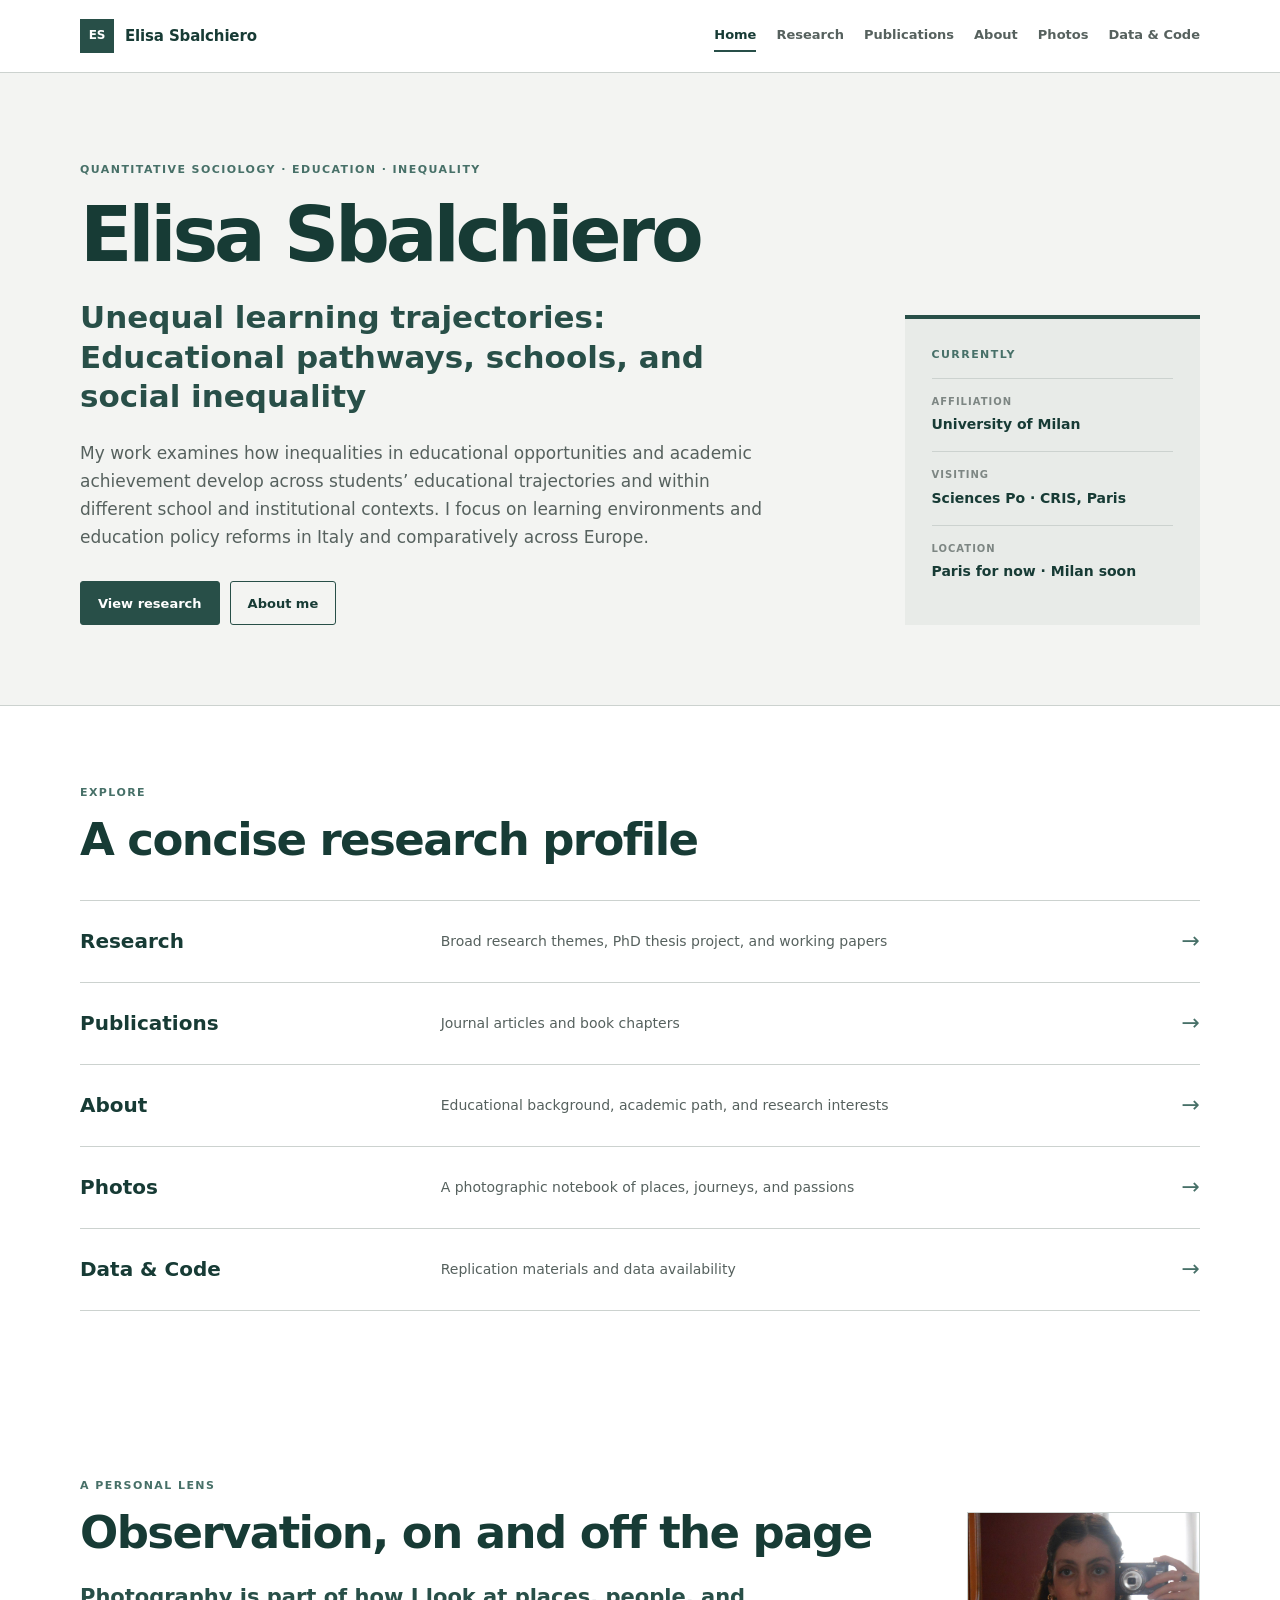
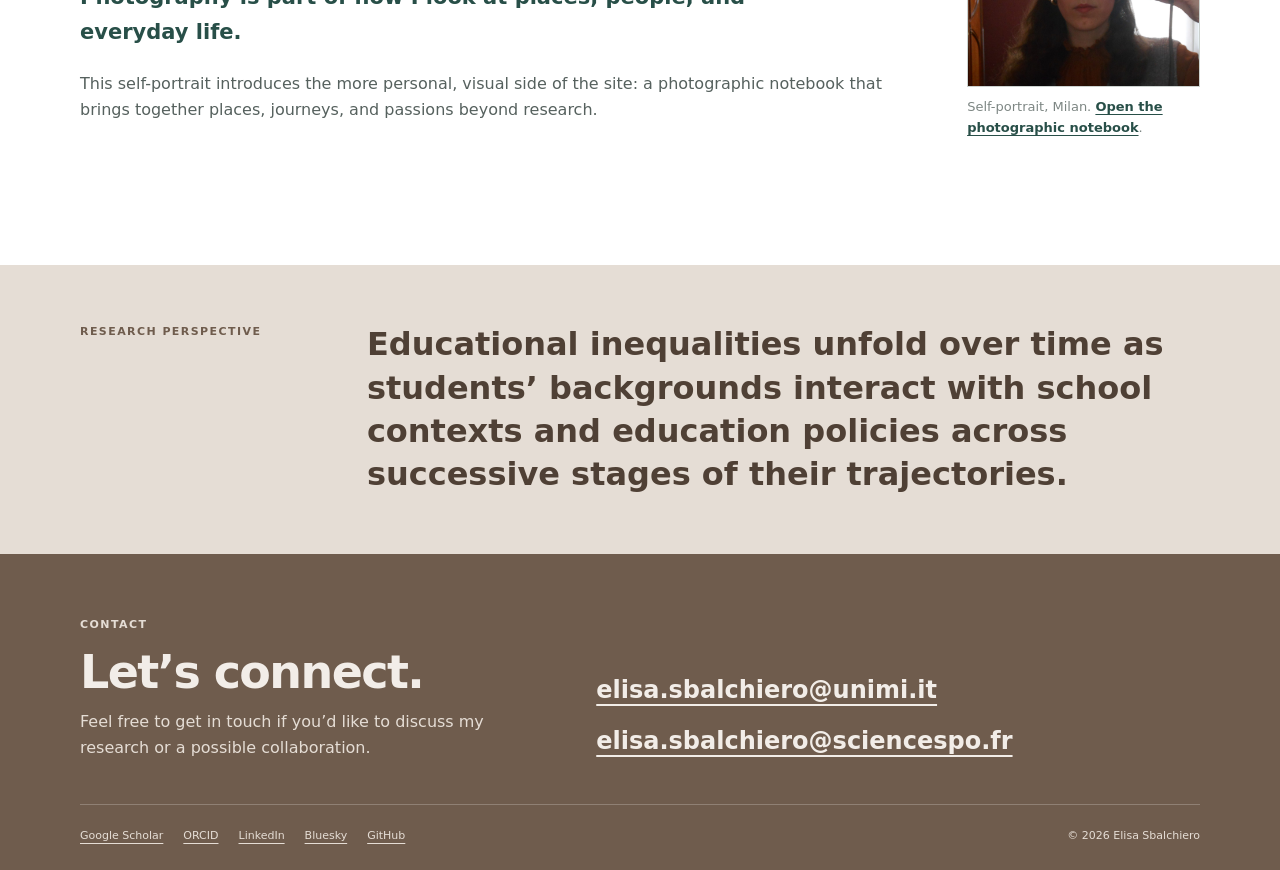
==== commit 84ae67fe: "Embed site photos for reliable display" ====
--- a/index.html
+++ b/index.html
@@ -113,7 +113,7 @@
           <p>This self-portrait introduces the more personal, visual side of the site: a photographic notebook that brings together places, journeys, and passions beyond research.</p>
         </div>
         <figure class="about-photo-feature home-portrait">
-          <img src="https://github.com/user-attachments/assets/3b5b4b3b-d065-4c3e-8d0b-e88d0a3f0ba4" width="1600" height="1200" alt="Self-portrait of Elisa Sbalchiero in a mirror, holding a compact camera" loading="lazy" decoding="async">
+          <img src="[data-uri]" width="1600" height="1200" alt="Self-portrait of Elisa Sbalchiero in a mirror, holding a compact camera" loading="lazy" decoding="async">
           <figcaption>Self-portrait, Milan. <a href="photos.html">Open the photographic notebook</a>.</figcaption>
         </figure>
       </div>
